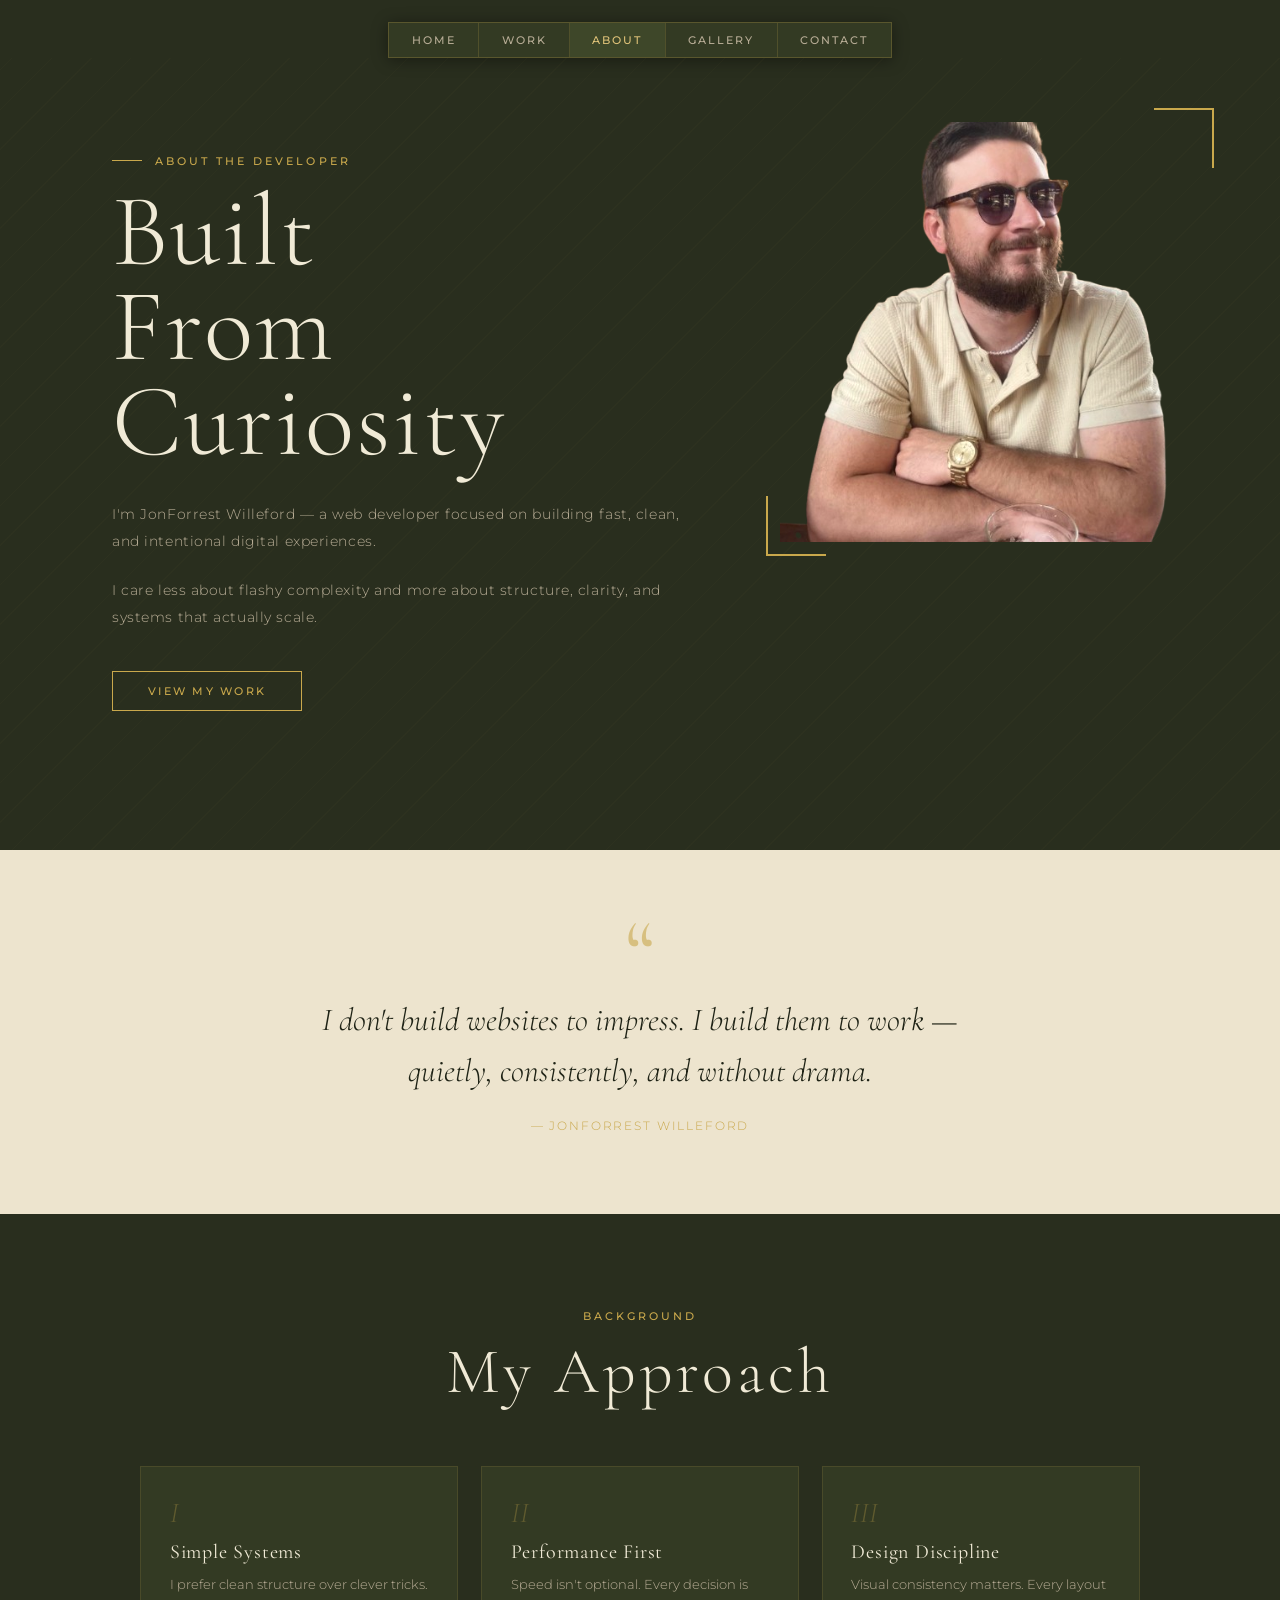
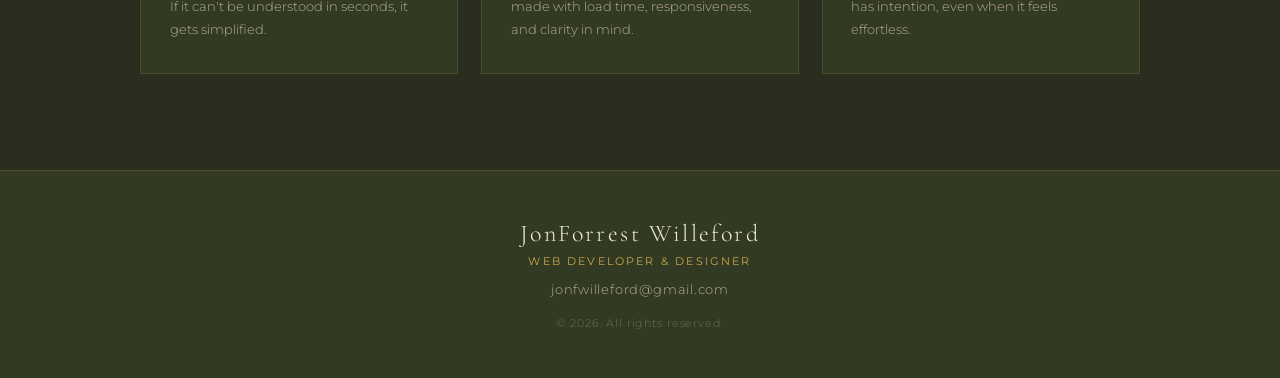
==== about.html @ ec0deb9e "Initial Commit - portfolio site" ====
<!DOCTYPE html>
<html lang="en">
<head>
    <meta charset="UTF-8">
    <meta name="viewport" content="width=device-width, initial-scale=1.0">
    <title>About — JonForrest Willeford</title>
    <link rel="preconnect" href="https://fonts.googleapis.com">
    <link href="https://fonts.googleapis.com/css2?family=Cormorant+Garamond:ital,wght@0,300;0,400;0,600;1,300;1,400&family=Montserrat:wght@300;400;500&display=swap" rel="stylesheet">
    <link rel="stylesheet" href="styles.css">
    <link rel="icon" type="image/x-icon" href="imgs/favicon.ico">
</head>
<body>

<header class="top-header">

    <div class="nav-container">
        <nav>
            <ul>
                <li><a href="index.html" id="dynamicNav">Services</a></li>
                <li><a href="work.html">Work</a></li>
                <li><a href="about.html">About</a></li>
                <li><a href="gallery.html">Gallery</a></li>
                <li><a href="contact.html">Contact</a></li>
            </ul>
        </nav>
    </div>

    <div class="hero-layout">
        <div class="hero-text">
            <p class="hero-eyebrow">About the Developer</p>
            <h1>Built<br>From Curiosity</h1>
            <p class="intro">
                I'm JonForrest Willeford — a web developer focused on building
                fast, clean, and intentional digital experiences.
            </p>
            <p class="intro">
                I care less about flashy complexity and more about structure,
                clarity, and systems that actually scale.
            </p>
            <a href="work.html" class="cta-btn">View My Work</a>
        </div>

        <div class="hero-photo-col">
            <img src="imgs/hero_nb.png" alt="JonForrest Willeford" class="profile-pic">
            <div class="photo-ornament"></div>
        </div>
    </div>

</header>

<main>

    <blockquote class="quote">
        <span class="quote-mark">&ldquo;</span>
        <p>I don't build websites to impress. I build them to work —
        quietly, consistently, and without drama.</p>
        <cite>— JonForrest Willeford</cite>
    </blockquote>

    <section class="services">
        <div class="section-label">Background</div>
        <h2 class="section-title">My Approach</h2>

        <div class="services-grid">
            <div class="service-card">
                <div class="service-num">I</div>
                <h3>Simple Systems</h3>
                <p>I prefer clean structure over clever tricks. If it can't be
                understood in seconds, it gets simplified.</p>
            </div>
            <div class="service-card">
                <div class="service-num">II</div>
                <h3>Performance First</h3>
                <p>Speed isn't optional. Every decision is made with load time,
                responsiveness, and clarity in mind.</p>
            </div>
            <div class="service-card">
                <div class="service-num">III</div>
                <h3>Design Discipline</h3>
                <p>Visual consistency matters. Every layout has intention,
                even when it feels effortless.</p>
            </div>
        </div>
    </section>

</main>

<footer>
    <div class="footer-inner">
        <p class="footer-name">JonForrest Willeford</p>
        <p class="footer-tag">Web Developer &amp; Designer</p>
        <a href="mailto:jonfwilleford@gmail.com" class="footer-email">jonfwilleford@gmail.com</a>
        <p class="footer-copy">© 2026. All rights reserved.</p>
    </div>
</footer>
<script src="js/nav.js"></script>
<script src="js/main.js"></script>
</body>
</html>
---- styles.css ----
/* ─────────────────────────────────────────
   PINE TREE PALETTE
───────────────────────────────────────── */
:root {
    --pine-deep:    #1E2215;
    --pine-base:    #292E1E;
    --pine-mid:     #333A23;
    --pine-light:   #3E4729;
    --cream:        #F0EAD6;
    --cream-dim:    #B8AD96;
    --gold:         #C9A84C;
    --gold-light:   #E2C47A;
    --parchment:    #EDE4CE;
    --ink:          #1E2215;
}

*, *::before, *::after {
    margin: 0;
    padding: 0;
    box-sizing: border-box;
}

html { scroll-behavior: smooth; }

body {
    background-color: var(--pine-base);
    color: var(--cream);
    font-family: 'Montserrat', sans-serif;
    font-weight: 300;
    overflow-x: hidden;
}

/* ─── NAV ─────────────────────────────── */
.top-header {
    width: 100%;
    background-color: var(--pine-base);
    display: flex;
    flex-direction: column;
    align-items: center;
}

.nav-container {
    display: flex;
    justify-content: center;
    margin-top: 1.4rem;
}

nav {
    background-color: var(--pine-mid);
    border: 1px solid rgba(201, 168, 76, 0.25);
    box-shadow: 0 2px 16px rgba(0, 0, 0, 0.4);
}

nav ul {
    display: flex;
    justify-content: center;
    list-style: none;
    margin: 0;
    padding: 0;
}

nav a {
    display: block;
    color: var(--cream-dim);
    text-decoration: none;
    padding: 0.6rem 1.4rem;
    font-family: 'Montserrat', sans-serif;
    font-size: 0.7rem;
    font-weight: 500;
    letter-spacing: 0.18em;
    text-transform: uppercase;
    transition: background 0.2s, color 0.2s;
}

nav a:hover, nav a.active {
    background-color: var(--pine-light);
    color: var(--gold-light);
}

nav ul li + li {
    border-left: 1px solid rgba(201, 168, 76, 0.2);
}

/* ─── HERO LAYOUT ─────────────────────── */
.hero-layout {
    width: 100%;
    display: flex;
    align-items: flex-start;
    justify-content: space-between;
    min-height: 88vh;
    position: relative;
    padding: 4rem 5rem 3rem 5rem;
}

.hero-layout.compact {
    min-height: 52vh;
}

.hero-layout::before {
    content: '';
    position: absolute;
    inset: 0;
    background-image: repeating-linear-gradient(
        -45deg,
        rgba(201, 168, 76, 0.025) 0px,
        rgba(201, 168, 76, 0.025) 1px,
        transparent 1px,
        transparent 28px
    );
    pointer-events: none;
}

/* ─── HERO TEXT ───────────────────────── */
.hero-text {
    position: relative;
    z-index: 2;
    max-width: 52%;
    padding-top: 2rem;
    margin-left: 2rem;
}

.hero-eyebrow {
    font-family: 'Montserrat', sans-serif;
    font-size: 0.68rem;
    font-weight: 500;
    letter-spacing: 0.28em;
    text-transform: uppercase;
    color: var(--gold);
    margin-bottom: 1rem;
    display: flex;
    align-items: center;
    gap: 0.8rem;
}

.hero-eyebrow::before {
    content: '';
    display: inline-block;
    width: 30px;
    height: 1px;
    background: var(--gold);
    flex-shrink: 0;
}

h1 {
    font-family: 'Cormorant Garamond', serif;
    font-size: clamp(4rem, 8vw, 7.5rem);
    font-weight: 300;
    line-height: 0.93;
    letter-spacing: 0.02em;
    color: var(--cream);
    margin-bottom: 2rem;
}

.intro {
    font-size: 0.88rem;
    line-height: 1.9;
    color: var(--cream-dim);
    letter-spacing: 0.04em;
    margin-bottom: 1.4rem;
    font-weight: 300;
}

.intro:last-of-type { margin-bottom: 2.5rem; }

.cta-btn {
    display: inline-block;
    padding: 0.75rem 2.2rem;
    border: 1px solid var(--gold);
    color: var(--gold);
    text-decoration: none;
    font-family: 'Montserrat', sans-serif;
    font-size: 0.7rem;
    font-weight: 500;
    letter-spacing: 0.2em;
    text-transform: uppercase;
    transition: background 0.25s, color 0.25s;
    cursor: pointer;
    background: transparent;
}

.cta-btn:hover {
    background: var(--gold);
    color: var(--pine-deep);
}

/* ─── HERO PHOTO ──────────────────────── */
.hero-photo-col {
    position: relative;
    flex-shrink: 0;
    width: 38%;
    max-width: 420px;
    align-self: flex-start;
}

.profile-pic {
    width: 100%;
    height: auto;
    display: block;
    filter: sepia(10%) contrast(1.05);
}

.photo-ornament {
    position: absolute;
    bottom: -14px;
    left: -14px;
    width: 60px;
    height: 60px;
    border-bottom: 2px solid var(--gold);
    border-left: 2px solid var(--gold);
    pointer-events: none;
}

.hero-photo-col::before {
    content: '';
    position: absolute;
    top: -14px;
    right: -14px;
    width: 60px;
    height: 60px;
    border-top: 2px solid var(--gold);
    border-right: 2px solid var(--gold);
    z-index: 3;
}

/* ─── QUOTE BAND ──────────────────────── */
.quote {
    display: block;
    width: 100%;
    background-color: var(--parchment);
    color: var(--ink);
    text-align: center;
    padding: 5rem 2rem;
}

.quote-mark {
    display: block;
    font-family: 'Cormorant Garamond', serif;
    font-size: 6rem;
    line-height: 0.5;
    color: var(--gold);
    margin-bottom: 1rem;
    opacity: 0.6;
}

.quote p {
    font-family: 'Cormorant Garamond', serif;
    font-size: clamp(1.4rem, 2.5vw, 2rem);
    font-weight: 300;
    font-style: italic;
    line-height: 1.6;
    max-width: 640px;
    margin: 0 auto 1.2rem;
    color: var(--ink);
}

.quote cite {
    font-family: 'Montserrat', sans-serif;
    font-size: 0.72rem;
    letter-spacing: 0.16em;
    text-transform: uppercase;
    color: var(--gold);
    font-style: normal;
}

.quote cite a {
    color: var(--pine-deep);
    text-decoration: none;
}

.quote cite a:hover { color: var(--ink); }

/* ─── SECTIONS ────────────────────────── */
.services {
    padding: 6rem 5rem;
    display: flex;
    flex-direction: column;
    align-items: center;
    background-color: var(--pine-base);
}

.section-label {
    font-family: 'Montserrat', sans-serif;
    font-size: 0.66rem;
    font-weight: 500;
    letter-spacing: 0.28em;
    text-transform: uppercase;
    color: var(--gold);
    margin-bottom: 0.6rem;
}

.section-title {
    font-family: 'Cormorant Garamond', serif;
    font-size: clamp(2.5rem, 5vw, 4rem);
    font-weight: 300;
    letter-spacing: 0.06em;
    color: var(--cream);
    margin-bottom: 3.5rem;
    text-align: center;
}

/* ─── CARDS ───────────────────────────── */
.services-grid {
    display: grid;
    grid-template-columns: repeat(3, 1fr);
    gap: 1.4rem;
    width: 100%;
    max-width: 1000px;
}

/* 5-card layout: center bottom row */
.services-grid.five-up .service-card:nth-child(4) {
    grid-column: 1 / 2;
    margin-left: auto;
}
.services-grid.five-up .service-card:nth-child(5) {
    grid-column: 2 / 3;
    margin-right: auto;
}

.service-card {
    background: var(--pine-mid);
    border: 1px solid rgba(201, 168, 76, 0.15);
    padding: 2rem 1.8rem;
    transition: border-color 0.3s, transform 0.3s;
    overflow: hidden;
}

.service-card:hover {
    border-color: var(--gold);
    transform: translateY(-4px);
}

.service-card img {
    width: 100%;
    height: 220px;
    object-fit: cover;
    margin-bottom: 1rem;
    filter: contrast(1.05) sepia(10%);
    transition: transform 0.4s ease;
    display: block;
}

.service-card:hover img { transform: scale(1.03); }

.service-num {
    font-family: 'Cormorant Garamond', serif;
    font-size: 1.8rem;
    font-style: italic;
    color: rgba(201, 168, 76, 0.3);
    margin-bottom: 0.8rem;
    line-height: 1;
}

.service-card h3 {
    font-family: 'Cormorant Garamond', serif;
    font-size: 1.25rem;
    font-weight: 400;
    color: var(--cream);
    margin-bottom: 0.6rem;
    letter-spacing: 0.04em;
}

.service-card p {
    font-size: 0.8rem;
    color: var(--cream-dim);
    line-height: 1.75;
    font-weight: 300;
}

.tech-stack {
    font-size: 0.7rem;
    letter-spacing: 0.08em;
    color: var(--gold);
    margin-top: 0.8rem;
    font-weight: 400;
}

.project-links {
    display: flex;
    gap: 0.6rem;
    margin-top: 1.2rem;
    flex-wrap: wrap;
}

/* ─── CONTACT FORM ────────────────────── */
.contact-form {
    max-width: 600px;
    width: 100%;
    display: flex;
    flex-direction: column;
    gap: 1rem;
}

.contact-form input,
.contact-form textarea {
    padding: 0.85rem 1rem;
    background: var(--pine-mid);
    border: 1px solid rgba(201, 168, 76, 0.25);
    color: var(--cream);
    font-family: 'Montserrat', sans-serif;
    font-size: 0.82rem;
    font-weight: 300;
    letter-spacing: 0.04em;
    outline: none;
    transition: border-color 0.2s;
    width: 100%;
}

.contact-form input::placeholder,
.contact-form textarea::placeholder {
    color: var(--cream-dim);
    opacity: 0.7;
}

.contact-form input:focus,
.contact-form textarea:focus {
    border-color: var(--gold);
}

.contact-form textarea {
    resize: vertical;
    min-height: 140px;
}

.form-success {
    display: none;
    padding: 1rem;
    border: 1px solid var(--gold);
    color: var(--gold);
    font-size: 0.8rem;
    letter-spacing: 0.1em;
    text-align: center;
    margin-top: 0.5rem;
}

/* ─── MODAL ───────────────────────────── */
.modal {
    display: none;
    position: fixed;
    inset: 0;
    z-index: 999;
    background: rgba(30, 34, 21, 0.88);
    backdrop-filter: blur(4px);
    align-items: center;
    justify-content: center;
}

.modal.open { display: flex; }

.modal-content {
    background: var(--pine-mid);
    border: 1px solid rgba(201, 168, 76, 0.3);
    padding: 3rem;
    max-width: 560px;
    width: 90%;
    position: relative;
}

.modal-content h2 {
    font-family: 'Cormorant Garamond', serif;
    font-size: 2rem;
    font-weight: 300;
    color: var(--cream);
    margin-bottom: 1rem;
}

.modal-content p {
    font-size: 0.85rem;
    color: var(--cream-dim);
    line-height: 1.75;
    margin-bottom: 0.6rem;
}

.close {
    position: absolute;
    top: 1rem;
    right: 1.4rem;
    font-size: 1.6rem;
    color: var(--cream-dim);
    cursor: pointer;
    line-height: 1;
    transition: color 0.2s;
}

.close:hover { color: var(--gold); }

/* ─── GALLERY ─────────────────────────── */
.gallery-grid {
    display: grid;
    grid-template-columns: repeat(3, 1fr);
    gap: 1rem;
    width: 100%;
    max-width: 1000px;
}

.gallery-item {
    overflow: hidden;
    border: 1px solid rgba(201, 168, 76, 0.12);
    cursor: pointer;
}

.gallery-item img {
    width: 100%;
    height: 260px;
    object-fit: cover;
    display: block;
    filter: sepia(10%) contrast(1.05);
    transition: transform 0.4s ease, filter 0.4s ease;
}

.gallery-item:hover img {
    transform: scale(1.05);
    filter: sepia(0%) contrast(1.1);
}

.gallery-caption {
    padding: 0.8rem 1rem;
    background: var(--pine-mid);
}

.gallery-caption h3 {
    font-family: 'Cormorant Garamond', serif;
    font-size: 1rem;
    font-weight: 400;
    color: var(--cream);
    margin-bottom: 0.2rem;
}

.gallery-caption p {
    font-size: 0.72rem;
    color: var(--cream-dim);
    letter-spacing: 0.06em;
}

/* ─── FOOTER ──────────────────────────── */
footer {
    background-color: var(--pine-mid);
    border-top: 1px solid rgba(201, 168, 76, 0.2);
    padding: 3rem 5rem;
}

.footer-inner {
    display: flex;
    flex-direction: column;
    align-items: center;
    gap: 0.4rem;
    text-align: center;
}

.footer-name {
    font-family: 'Cormorant Garamond', serif;
    font-size: 1.5rem;
    font-weight: 300;
    letter-spacing: 0.1em;
    color: var(--cream);
}

.footer-tag {
    font-size: 0.68rem;
    font-weight: 400;
    letter-spacing: 0.2em;
    text-transform: uppercase;
    color: var(--gold);
    margin-bottom: 0.4rem;
}

.footer-email {
    font-size: 0.82rem;
    color: var(--cream-dim);
    text-decoration: none;
    letter-spacing: 0.06em;
    transition: color 0.2s;
}

.footer-email:hover { color: var(--gold-light); }

.footer-copy {
    font-size: 0.68rem;
    color: rgba(184, 173, 150, 0.45);
    letter-spacing: 0.08em;
    margin-top: 0.8rem;
}

/* ─── RESPONSIVE ──────────────────────── */
@media (max-width: 860px) {
    .hero-layout {
        flex-direction: column-reverse;
        padding: 2rem 2rem 3rem;
        min-height: unset;
        gap: 2rem;
    }

    .hero-text { max-width: 100%; margin-left: 0; }
    .hero-photo-col { width: 100%; max-width: 100%; }
    .services { padding: 4rem 2rem; }

    .services-grid,
    .gallery-grid { grid-template-columns: 1fr 1fr; }

    .services-grid.five-up .service-card:nth-child(4),
    .services-grid.five-up .service-card:nth-child(5) {
        grid-column: auto;
        margin: 0;
    }

    .quote { padding: 3rem 1.5rem; }
    footer { padding: 2rem 1.5rem; }
}

@media (max-width: 540px) {
    .services-grid,
    .gallery-grid { grid-template-columns: 1fr; }
    h1 { font-size: 3.5rem; }
    nav a { padding: 0.55rem 0.7rem; font-size: 0.65rem; }
    .hero-layout { padding: 1.5rem 1.5rem 2.5rem; }
}

        /* ── COLLECTION GRID ─────────────────── */
        .collection-grid {
            display: grid;
            grid-template-columns: repeat(3, 1fr);
            gap: 0.75rem;
            width: 100%;
            max-width: 1000px;
        }

        .collection-thumb {
            overflow: hidden;
            border: 1px solid rgba(201, 168, 76, 0.12);
            cursor: pointer;
            position: relative;
        }

        .collection-thumb img {
            width: 100%;
            height: 240px;
            object-fit: cover;
            display: block;
            filter: sepia(8%) contrast(1.05);
            transition: transform 0.4s ease, filter 0.35s ease;
        }

        .collection-thumb:hover img {
            transform: scale(1.06);
            filter: sepia(0%) contrast(1.1);
        }

        .collection-thumb .thumb-num {
            position: absolute;
            bottom: 0.6rem;
            right: 0.7rem;
            font-family: 'Cormorant Garamond', serif;
            font-size: 0.9rem;
            font-style: italic;
            color: rgba(240, 234, 214, 0.5);
            line-height: 1;
            pointer-events: none;
        }

        /* ── LIGHTBOX ────────────────────────── */
        .lightbox {
            display: none;
            position: fixed;
            inset: 0;
            z-index: 999;
            background: rgba(30, 34, 21, 0.96);
            align-items: center;
            justify-content: center;
            flex-direction: column;
        }

        .lightbox.open {
            display: flex;
        }

        .lightbox-img-wrap {
            position: relative;
            display: flex;
            align-items: center;
            justify-content: center;
            max-width: 90vw;
            max-height: 80vh;
        }

        .lightbox img {
            max-width: 88vw;
            max-height: 78vh;
            object-fit: contain;
            display: block;
            filter: sepia(5%) contrast(1.05);
            box-shadow: 0 8px 60px rgba(0,0,0,0.6);
        }

        .lightbox-close {
            position: fixed;
            top: 1.4rem;
            right: 1.8rem;
            font-size: 2rem;
            color: var(--cream-dim);
            cursor: pointer;
            line-height: 1;
            transition: color 0.2s;
            z-index: 1001;
            background: none;
            border: none;
            font-family: inherit;
        }

        .lightbox-close:hover { color: var(--gold); }

        .lightbox-nav {
            position: fixed;
            top: 50%;
            transform: translateY(-50%);
            background: none;
            border: 1px solid rgba(201, 168, 76, 0.3);
            color: var(--cream-dim);
            font-family: 'Cormorant Garamond', serif;
            font-size: 1.6rem;
            width: 48px;
            height: 48px;
            display: flex;
            align-items: center;
            justify-content: center;
            cursor: pointer;
            transition: border-color 0.2s, color 0.2s;
            z-index: 1001;
        }

        .lightbox-nav:hover {
            border-color: var(--gold);
            color: var(--gold);
        }

        .lightbox-prev { left: 1.5rem; }
        .lightbox-next { right: 1.5rem; }

        .lightbox-counter {
            margin-top: 1.2rem;
            font-family: 'Montserrat', sans-serif;
            font-size: 0.68rem;
            letter-spacing: 0.2em;
            color: var(--cream-dim);
            text-transform: uppercase;
        }

        /* ── BACK LINK ───────────────────────── */
        .back-link {
            display: inline-flex;
            align-items: center;
            gap: 0.5rem;
            font-family: 'Montserrat', sans-serif;
            font-size: 0.68rem;
            letter-spacing: 0.18em;
            text-transform: uppercase;
            color: var(--gold);
            text-decoration: none;
            margin-bottom: 2rem;
            transition: opacity 0.2s;
        }

        .back-link:hover { opacity: 0.7; }
        .back-link::before { content: '←'; font-size: 0.9rem; }

        @media (max-width: 640px) {
            .collection-grid { grid-template-columns: repeat(2, 1fr); }
            .lightbox-nav { display: none; }
        }

        @media (max-width: 400px) {
            .collection-grid { grid-template-columns: 1fr; }
        }

        a.gallery-item {
            text-decoration: none;
            color: inherit;
            display: block;
        }

        .gallery-placeholder {
            width: 100%;
            height: 260px;
            background: var(--pine-mid);
            display: flex;
            flex-direction: column;
            align-items: center;
            justify-content: center;
            gap: 0.6rem;
            border-bottom: 1px solid rgba(201, 168, 76, 0.1);
        }

        .placeholder-icon {
            font-family: 'Cormorant Garamond', serif;
            font-size: 2.5rem;
            color: rgba(201, 168, 76, 0.2);
            line-height: 1;
        }

        .placeholder-label {
            font-family: 'Montserrat', sans-serif;
            font-size: 0.62rem;
            letter-spacing: 0.22em;
            text-transform: uppercase;
            color: rgba(184, 173, 150, 0.35);
        }

        .gallery-thumb-wrap {
            overflow: hidden;
            border-bottom: 1px solid rgba(201, 168, 76, 0.12);
        }

        .gallery-thumb-wrap img {
            width: 100%;
            height: 260px;
            object-fit: cover;
            display: block;
            filter: sepia(10%) contrast(1.05);
            transition: transform 0.4s ease, filter 0.4s ease;
        }

        a.gallery-item:hover .gallery-thumb-wrap img {
            transform: scale(1.05);
            filter: sepia(0%) contrast(1.1);
        }

        .gallery-item-static {
            cursor: default;
        }
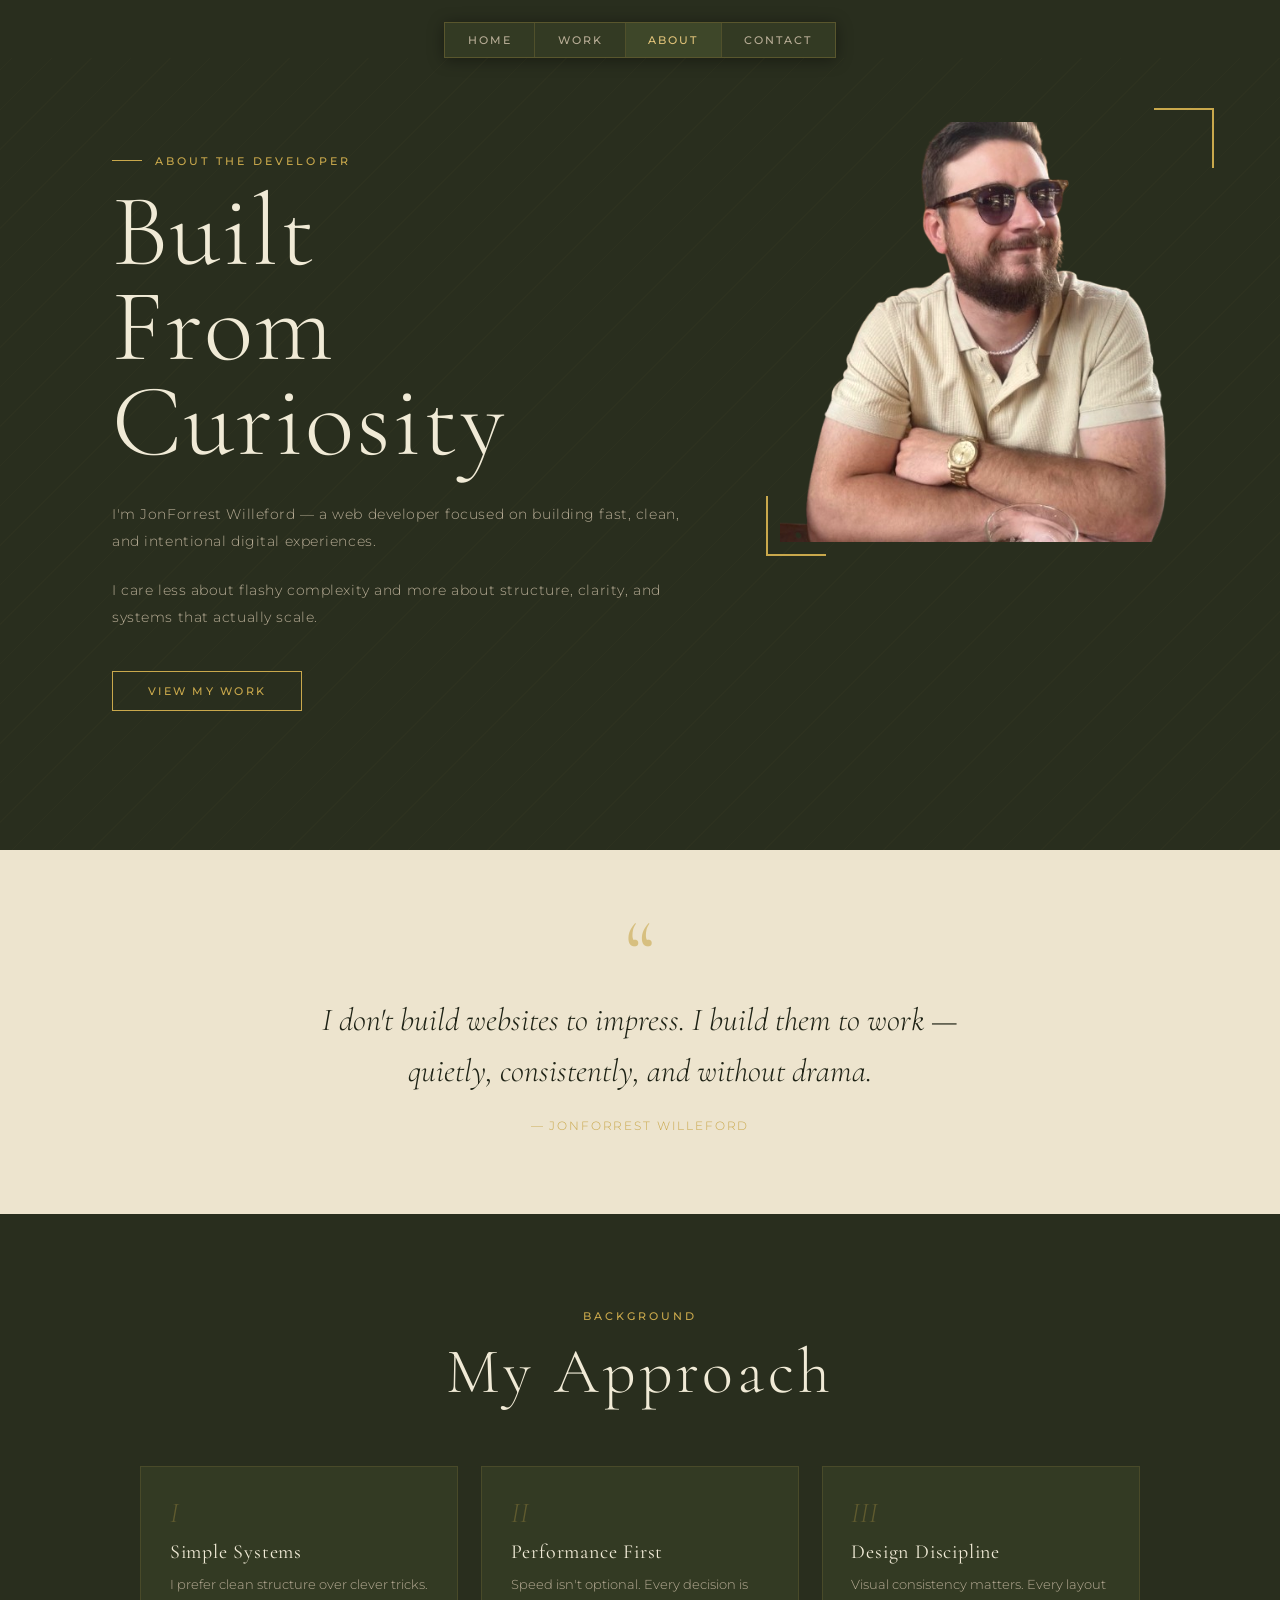
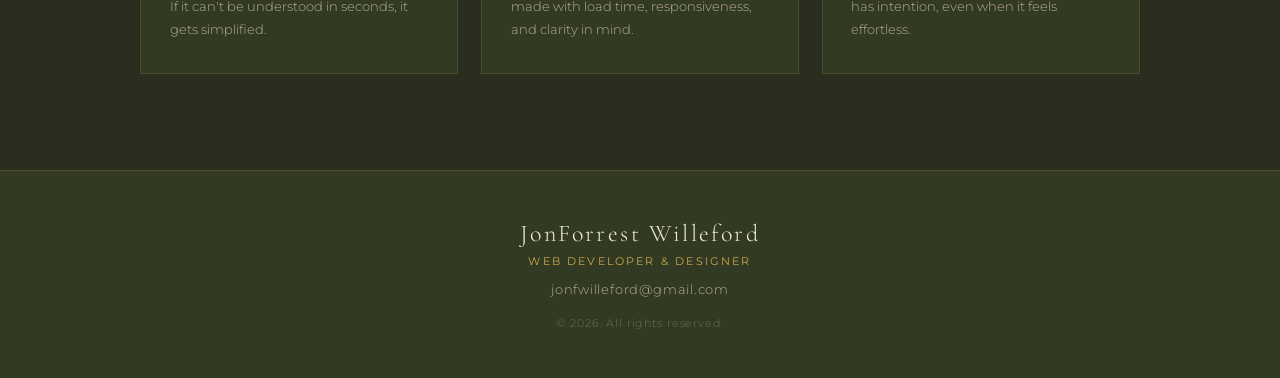
==== commit 0d5eae09: "Gallery removal" ====
--- a/about.html
+++ b/about.html
@@ -19,7 +19,6 @@
                 <li><a href="index.html" id="dynamicNav">Services</a></li>
                 <li><a href="work.html">Work</a></li>
                 <li><a href="about.html">About</a></li>
-                <li><a href="gallery.html">Gallery</a></li>
                 <li><a href="contact.html">Contact</a></li>
             </ul>
         </nav>
--- a/styles.css
+++ b/styles.css
@@ -484,54 +484,6 @@
 
 .close:hover { color: var(--gold); }
 
-/* ─── GALLERY ─────────────────────────── */
-.gallery-grid {
-    display: grid;
-    grid-template-columns: repeat(3, 1fr);
-    gap: 1rem;
-    width: 100%;
-    max-width: 1000px;
-}
-
-.gallery-item {
-    overflow: hidden;
-    border: 1px solid rgba(201, 168, 76, 0.12);
-    cursor: pointer;
-}
-
-.gallery-item img {
-    width: 100%;
-    height: 260px;
-    object-fit: cover;
-    display: block;
-    filter: sepia(10%) contrast(1.05);
-    transition: transform 0.4s ease, filter 0.4s ease;
-}
-
-.gallery-item:hover img {
-    transform: scale(1.05);
-    filter: sepia(0%) contrast(1.1);
-}
-
-.gallery-caption {
-    padding: 0.8rem 1rem;
-    background: var(--pine-mid);
-}
-
-.gallery-caption h3 {
-    font-family: 'Cormorant Garamond', serif;
-    font-size: 1rem;
-    font-weight: 400;
-    color: var(--cream);
-    margin-bottom: 0.2rem;
-}
-
-.gallery-caption p {
-    font-size: 0.72rem;
-    color: var(--cream-dim);
-    letter-spacing: 0.06em;
-}
-
 /* ─── FOOTER ──────────────────────────── */
 footer {
     background-color: var(--pine-mid);
@@ -594,8 +546,7 @@
     .hero-photo-col { width: 100%; max-width: 100%; }
     .services { padding: 4rem 2rem; }
 
-    .services-grid,
-    .gallery-grid { grid-template-columns: 1fr 1fr; }
+    .services-grid { grid-template-columns: 1fr 1fr; }
 
     .services-grid.five-up .service-card:nth-child(4),
     .services-grid.five-up .service-card:nth-child(5) {
@@ -608,8 +559,7 @@
 }
 
 @media (max-width: 540px) {
-    .services-grid,
-    .gallery-grid { grid-template-columns: 1fr; }
+    .services-grid { grid-template-columns: 1fr; }
     h1 { font-size: 3.5rem; }
     nav a { padding: 0.55rem 0.7rem; font-size: 0.65rem; }
     .hero-layout { padding: 1.5rem 1.5rem 2.5rem; }
@@ -770,59 +720,3 @@
         @media (max-width: 400px) {
             .collection-grid { grid-template-columns: 1fr; }
         }
-
-        a.gallery-item {
-            text-decoration: none;
-            color: inherit;
-            display: block;
-        }
-
-        .gallery-placeholder {
-            width: 100%;
-            height: 260px;
-            background: var(--pine-mid);
-            display: flex;
-            flex-direction: column;
-            align-items: center;
-            justify-content: center;
-            gap: 0.6rem;
-            border-bottom: 1px solid rgba(201, 168, 76, 0.1);
-        }
-
-        .placeholder-icon {
-            font-family: 'Cormorant Garamond', serif;
-            font-size: 2.5rem;
-            color: rgba(201, 168, 76, 0.2);
-            line-height: 1;
-        }
-
-        .placeholder-label {
-            font-family: 'Montserrat', sans-serif;
-            font-size: 0.62rem;
-            letter-spacing: 0.22em;
-            text-transform: uppercase;
-            color: rgba(184, 173, 150, 0.35);
-        }
-
-        .gallery-thumb-wrap {
-            overflow: hidden;
-            border-bottom: 1px solid rgba(201, 168, 76, 0.12);
-        }
-
-        .gallery-thumb-wrap img {
-            width: 100%;
-            height: 260px;
-            object-fit: cover;
-            display: block;
-            filter: sepia(10%) contrast(1.05);
-            transition: transform 0.4s ease, filter 0.4s ease;
-        }
-
-        a.gallery-item:hover .gallery-thumb-wrap img {
-            transform: scale(1.05);
-            filter: sepia(0%) contrast(1.1);
-        }
-
-        .gallery-item-static {
-            cursor: default;
-        }
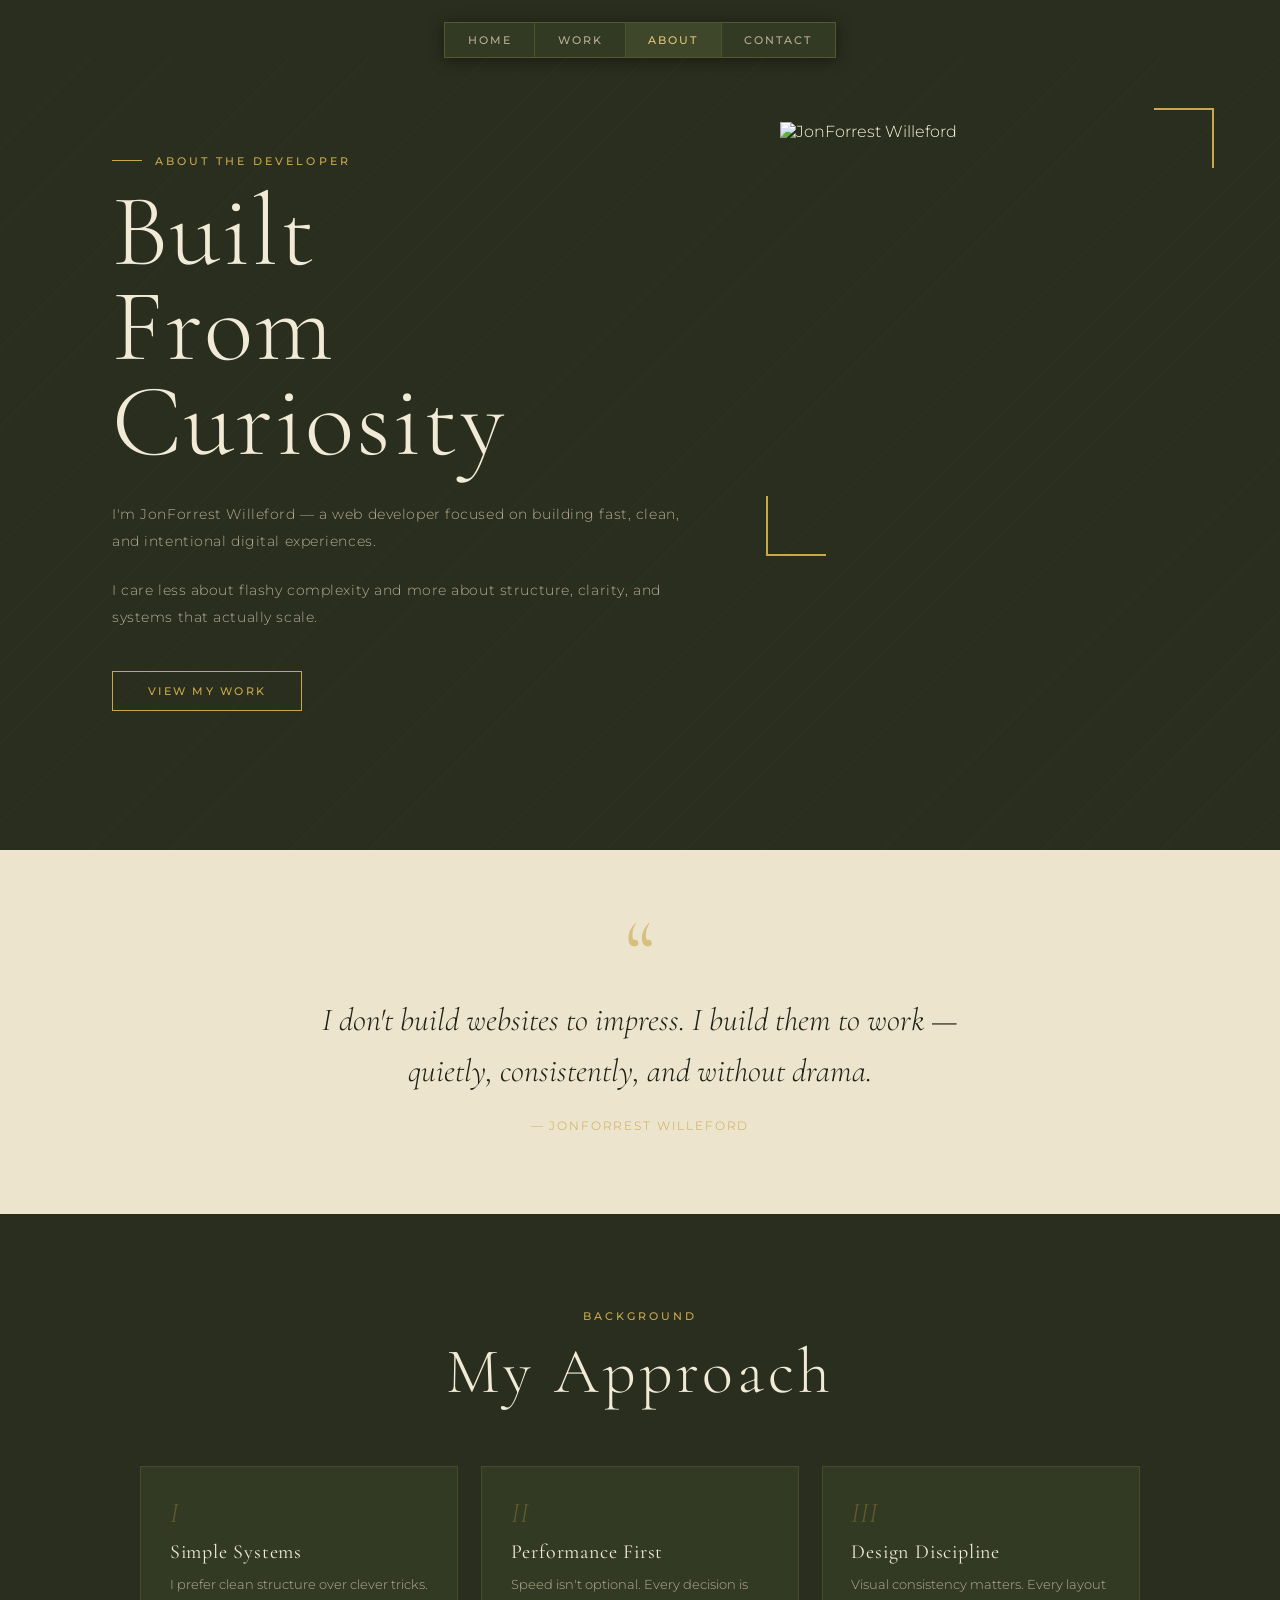
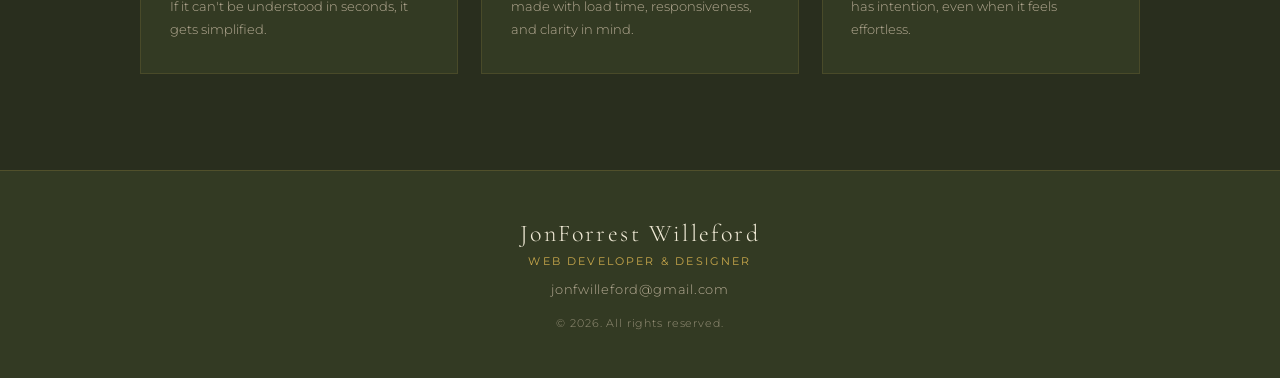
==== commit 28bc6e2f: "optimization" ====
--- a/about.html
+++ b/about.html
@@ -4,10 +4,24 @@
     <meta charset="UTF-8">
     <meta name="viewport" content="width=device-width, initial-scale=1.0">
     <title>About — JonForrest Willeford</title>
+    <meta name="description" content="Learn about JonForrest Willeford — a web developer focused on building fast, clean, and intentional digital experiences with an emphasis on structure and clarity.">
+    <link rel="canonical" href="https://jonforrest.dev/about.html">
+    <meta property="og:type" content="website">
+    <meta property="og:url" content="https://jonforrest.dev/about.html">
+    <meta property="og:title" content="About — JonForrest Willeford">
+    <meta property="og:description" content="Web developer focused on building fast, clean, and intentional digital experiences with an emphasis on structure and clarity.">
+    <meta property="og:image" content="https://jonforrest.dev/imgs/hero_nb.png">
+    <meta name="twitter:card" content="summary_large_image">
+    <meta name="twitter:title" content="About — JonForrest Willeford">
+    <meta name="twitter:description" content="Web developer focused on building fast, clean, and intentional digital experiences with an emphasis on structure and clarity.">
+    <meta name="twitter:image" content="https://jonforrest.dev/imgs/hero_nb.png">
     <link rel="preconnect" href="https://fonts.googleapis.com">
+    <link rel="preconnect" href="https://fonts.gstatic.com" crossorigin>
     <link href="https://fonts.googleapis.com/css2?family=Cormorant+Garamond:ital,wght@0,300;0,400;0,600;1,300;1,400&family=Montserrat:wght@300;400;500&display=swap" rel="stylesheet">
     <link rel="stylesheet" href="styles.css">
     <link rel="icon" type="image/x-icon" href="imgs/favicon.ico">
+    <link rel="icon" type="image/svg+xml" href="imgs/favicon.svg">
+    <link rel="apple-touch-icon" sizes="180x180" href="imgs/favicon.png">
 </head>
 <body>
 
@@ -40,7 +54,10 @@
         </div>
 
         <div class="hero-photo-col">
-            <img src="imgs/hero_nb.png" alt="JonForrest Willeford" class="profile-pic">
+            <picture>
+                <source srcset="imgs/hero_nb.webp" type="image/webp">
+                <img src="imgs/hero_nb.png" alt="JonForrest Willeford" class="profile-pic" width="500" height="500" loading="lazy">
+            </picture>
             <div class="photo-ornament"></div>
         </div>
     </div>
@@ -92,7 +109,7 @@
         <p class="footer-copy">© 2026. All rights reserved.</p>
     </div>
 </footer>
-<script src="js/nav.js"></script>
-<script src="js/main.js"></script>
+<script src="js/nav.js" defer></script>
+<script src="js/main.js" defer></script>
 </body>
 </html>
--- a/styles.css
+++ b/styles.css
@@ -480,6 +480,10 @@
     cursor: pointer;
     line-height: 1;
     transition: color 0.2s;
+    background: none;
+    border: none;
+    padding: 0;
+    font-family: inherit;
 }
 
 .close:hover { color: var(--gold); }
@@ -528,9 +532,22 @@
 
 .footer-copy {
     font-size: 0.68rem;
-    color: rgba(184, 173, 150, 0.45);
+    color: rgba(184, 173, 150, 0.75);
     letter-spacing: 0.08em;
     margin-top: 0.8rem;
+}
+
+/* ─── ACCESSIBILITY UTILITIES ─────────── */
+.sr-only {
+    position: absolute;
+    width: 1px;
+    height: 1px;
+    padding: 0;
+    margin: -1px;
+    overflow: hidden;
+    clip: rect(0, 0, 0, 0);
+    white-space: nowrap;
+    border: 0;
 }
 
 /* ─── RESPONSIVE ──────────────────────── */
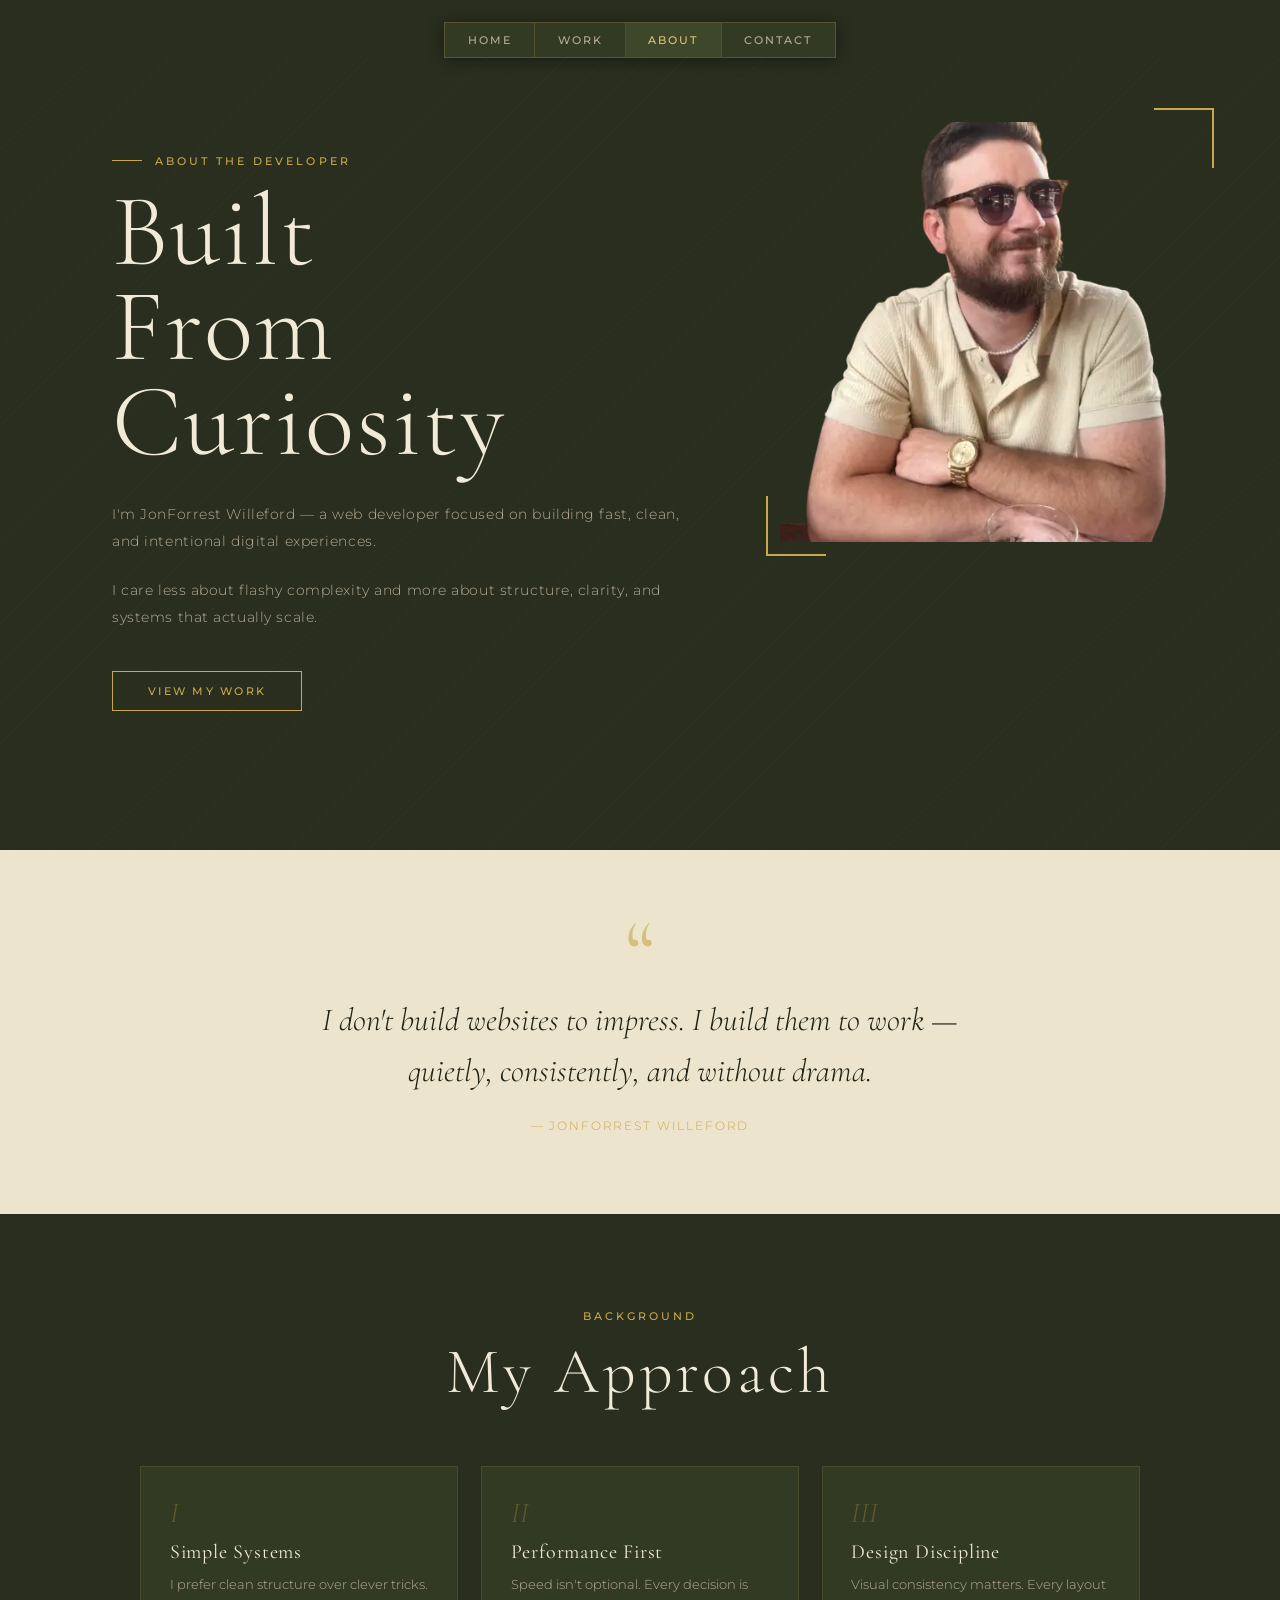
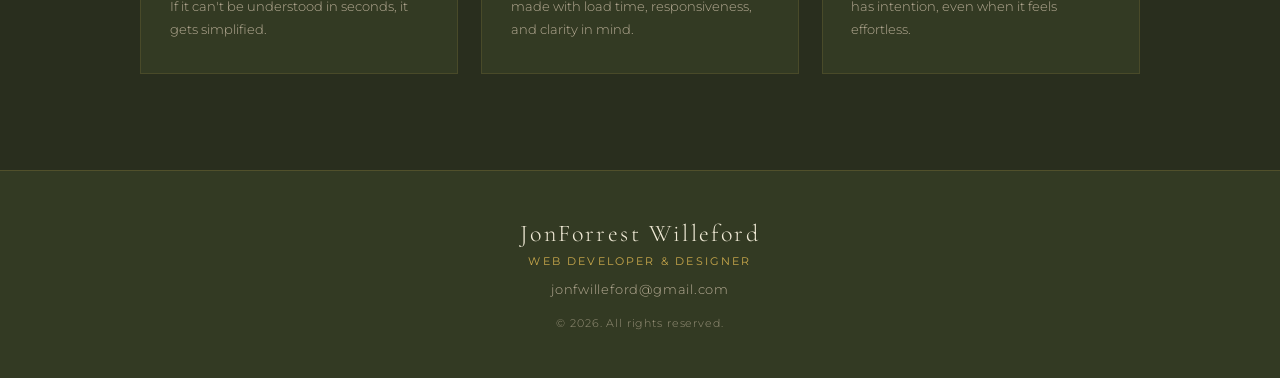
==== commit a63496e8: "image compress" ====
--- a/about.html
+++ b/about.html
@@ -10,11 +10,11 @@
     <meta property="og:url" content="https://jonforrest.dev/about.html">
     <meta property="og:title" content="About — JonForrest Willeford">
     <meta property="og:description" content="Web developer focused on building fast, clean, and intentional digital experiences with an emphasis on structure and clarity.">
-    <meta property="og:image" content="https://jonforrest.dev/imgs/hero_nb.png">
+    <meta property="og:image" content="https://jonforrest.dev/imgs/hero_nb.webp">
     <meta name="twitter:card" content="summary_large_image">
     <meta name="twitter:title" content="About — JonForrest Willeford">
     <meta name="twitter:description" content="Web developer focused on building fast, clean, and intentional digital experiences with an emphasis on structure and clarity.">
-    <meta name="twitter:image" content="https://jonforrest.dev/imgs/hero_nb.png">
+    <meta name="twitter:image" content="https://jonforrest.dev/imgs/hero_nb.webp">
     <link rel="preconnect" href="https://fonts.googleapis.com">
     <link rel="preconnect" href="https://fonts.gstatic.com" crossorigin>
     <link href="https://fonts.googleapis.com/css2?family=Cormorant+Garamond:ital,wght@0,300;0,400;0,600;1,300;1,400&family=Montserrat:wght@300;400;500&display=swap" rel="stylesheet">
@@ -54,10 +54,7 @@
         </div>
 
         <div class="hero-photo-col">
-            <picture>
-                <source srcset="imgs/hero_nb.webp" type="image/webp">
-                <img src="imgs/hero_nb.png" alt="JonForrest Willeford" class="profile-pic" width="500" height="500" loading="lazy">
-            </picture>
+            <img src="imgs/hero_nb.webp" alt="JonForrest Willeford" class="profile-pic" width="500" height="500" loading="lazy">
             <div class="photo-ornament"></div>
         </div>
     </div>
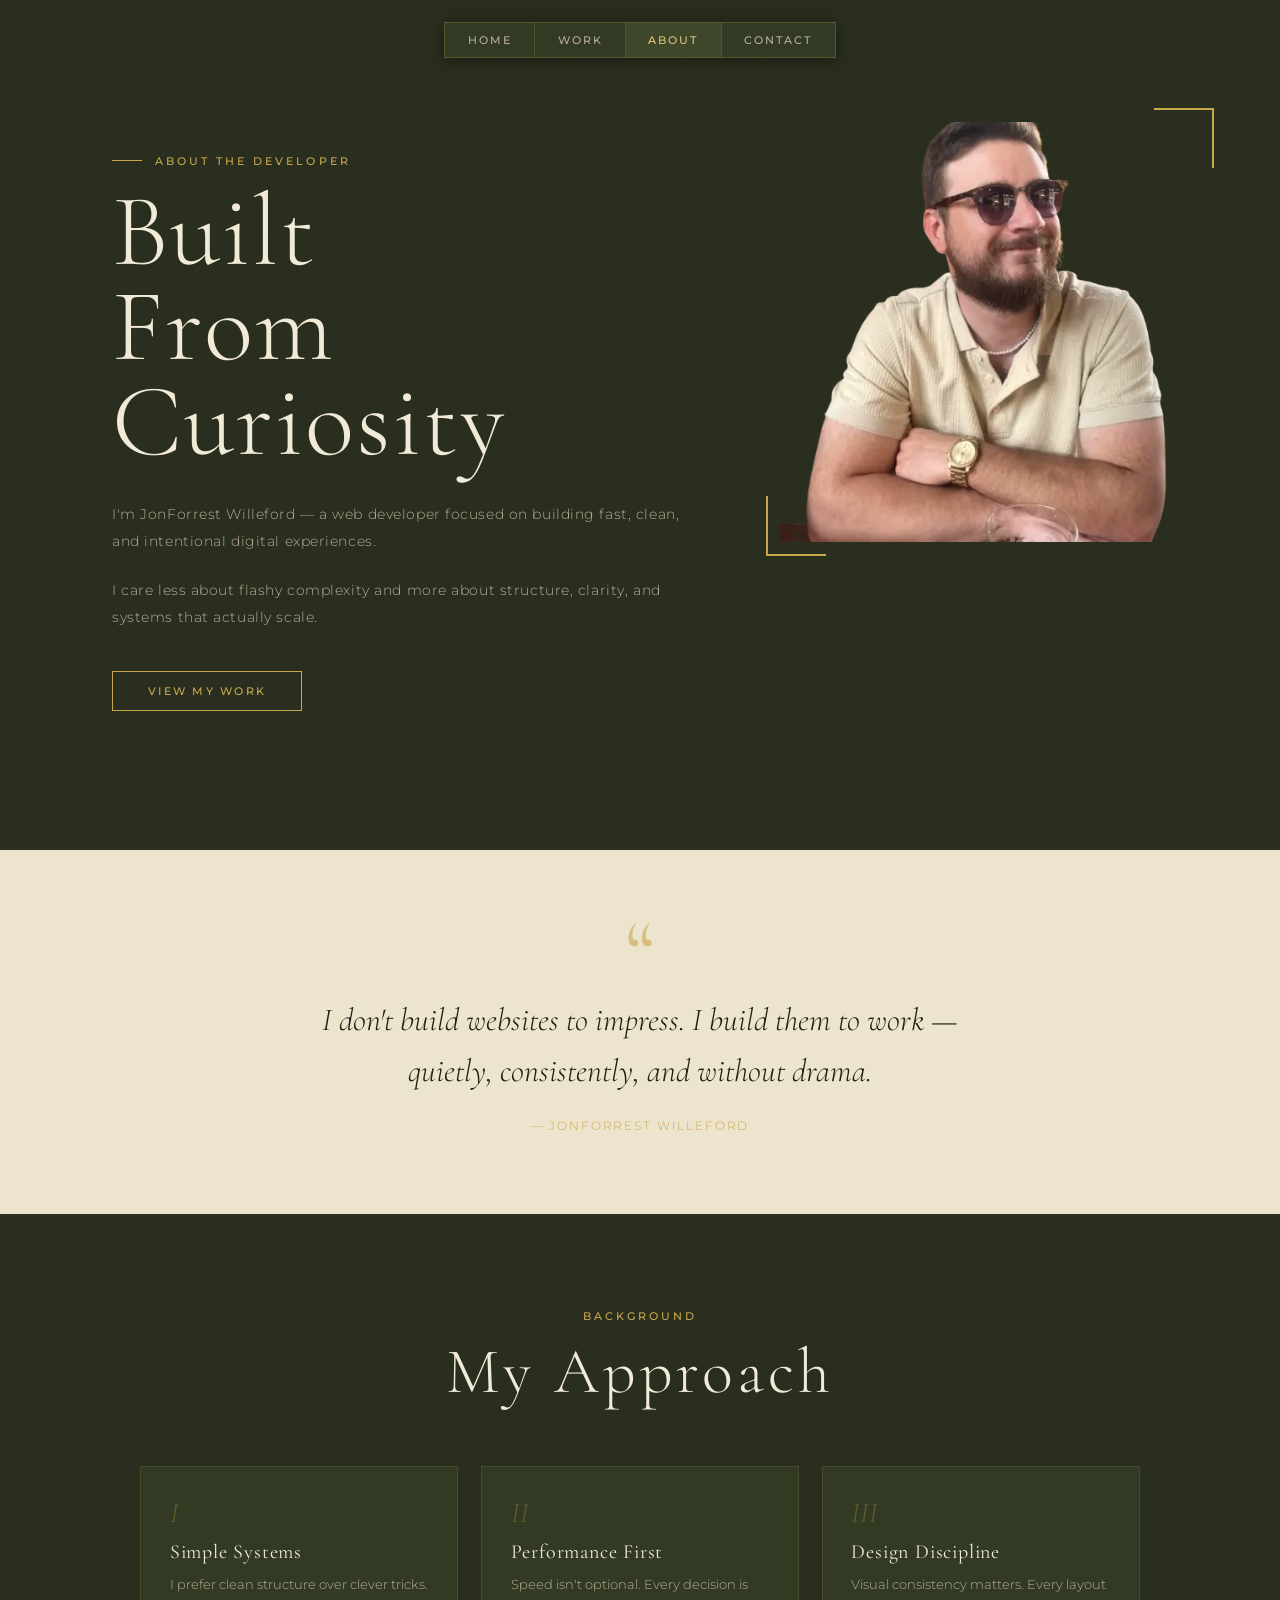
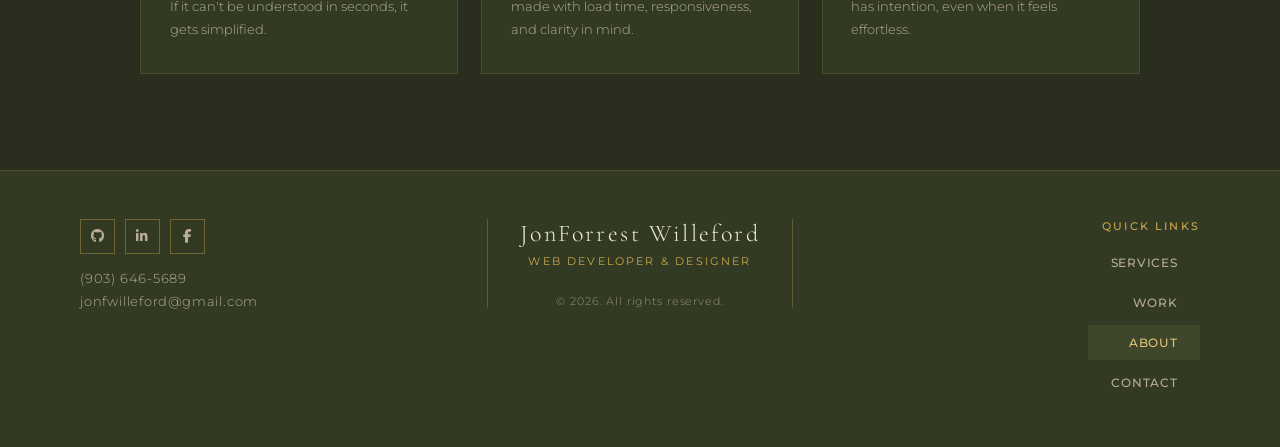
==== commit 9e8cbc37: "small redesign animations" ====
--- a/about.html
+++ b/about.html
@@ -19,6 +19,7 @@
     <link rel="preconnect" href="https://fonts.gstatic.com" crossorigin>
     <link href="https://fonts.googleapis.com/css2?family=Cormorant+Garamond:ital,wght@0,300;0,400;0,600;1,300;1,400&family=Montserrat:wght@300;400;500&display=swap" rel="stylesheet">
     <link rel="stylesheet" href="styles.css">
+    <link rel="stylesheet" href="https://cdnjs.cloudflare.com/ajax/libs/font-awesome/6.5.0/css/all.min.css">
     <link rel="icon" type="image/x-icon" href="imgs/favicon.ico">
     <link rel="icon" type="image/svg+xml" href="imgs/favicon.svg">
     <link rel="apple-touch-icon" sizes="180x180" href="imgs/favicon.png">
@@ -54,8 +55,10 @@
         </div>
 
         <div class="hero-photo-col">
-            <img src="imgs/hero_nb.webp" alt="JonForrest Willeford" class="profile-pic" width="500" height="500" loading="lazy">
-            <div class="photo-ornament"></div>
+            <div class="hero-photo-frame">
+                <img src="imgs/hero_nb.webp" alt="JonForrest Willeford" class="profile-pic" width="500" height="500" loading="lazy">
+                <div class="photo-ornament"></div>
+            </div>
         </div>
     </div>
 
@@ -100,10 +103,29 @@
 
 <footer>
     <div class="footer-inner">
-        <p class="footer-name">JonForrest Willeford</p>
-        <p class="footer-tag">Web Developer &amp; Designer</p>
-        <a href="mailto:jonfwilleford@gmail.com" class="footer-email">jonfwilleford@gmail.com</a>
-        <p class="footer-copy">© 2026. All rights reserved.</p>
+        <div class="footer-col footer-col--left">
+            <div class="footer-socials">
+                <a href="https://github.com/Jonfwilleford" target="_blank" rel="noopener" class="social-link" aria-label="GitHub"><i class="fab fa-github"></i></a>
+                <a href="https://linkedin.com/in/jonforrest-willeford-73b95355" target="_blank" rel="noopener" class="social-link" aria-label="LinkedIn"><i class="fab fa-linkedin-in"></i></a>
+                <a href="https://www.facebook.com/Jonwilleford" target="_blank" rel="noopener" class="social-link" aria-label="Facebook"><i class="fab fa-facebook-f"></i></a>
+            </div>
+            <a href="tel:+19036465689" class="footer-contact-link">(903) 646-5689</a>
+            <a href="mailto:jonfwilleford@gmail.com" class="footer-contact-link">jonfwilleford@gmail.com</a>
+        </div>
+        <div class="footer-col footer-col--center">
+            <p class="footer-name">JonForrest Willeford</p>
+            <p class="footer-tag">Web Developer &amp; Designer</p>
+            <p class="footer-copy">© 2026. All rights reserved.</p>
+        </div>
+        <div class="footer-col footer-col--right">
+            <p class="footer-nav-label">Quick Links</p>
+            <nav class="footer-nav">
+                <a href="index.html#services">Services</a>
+                <a href="work.html">Work</a>
+                <a href="about.html">About</a>
+                <a href="contact.html">Contact</a>
+            </nav>
+        </div>
     </div>
 </footer>
 <script src="js/nav.js" defer></script>
--- a/styles.css
+++ b/styles.css
@@ -40,9 +40,15 @@
 }
 
 .nav-container {
+    position: sticky;
+    top: 0;
+    z-index: 100;
+    width: 100%;
     display: flex;
     justify-content: center;
-    margin-top: 1.4rem;
+    padding: 1.4rem 0 0;
+    background-color: var(--pine-base);
+    animation: slideDown 0.8s cubic-bezier(0.22, 1, 0.36, 1) both;
 }
 
 nav {
@@ -185,11 +191,14 @@
 
 /* ─── HERO PHOTO ──────────────────────── */
 .hero-photo-col {
-    position: relative;
     flex-shrink: 0;
     width: 38%;
     max-width: 420px;
     align-self: flex-start;
+}
+
+.hero-photo-frame {
+    position: relative;
 }
 
 .profile-pic {
@@ -210,7 +219,7 @@
     pointer-events: none;
 }
 
-.hero-photo-col::before {
+.hero-photo-frame::before {
     content: '';
     position: absolute;
     top: -14px;
@@ -488,6 +497,33 @@
 
 .close:hover { color: var(--gold); }
 
+/* ─── SOCIAL LINKS ────────────────────── */
+.social-link {
+    display: inline-flex;
+    align-items: center;
+    justify-content: center;
+    width: 2.2rem;
+    height: 2.2rem;
+    border: 1px solid rgba(201, 168, 76, 0.4);
+    color: var(--cream-dim);
+    text-decoration: none;
+    font-size: 0.85rem;
+    transition: border-color 0.2s, color 0.2s, background 0.2s;
+}
+
+.social-link:hover {
+    border-color: var(--gold);
+    color: var(--gold);
+    background: rgba(201, 168, 76, 0.07);
+}
+
+.hero-social-links {
+    display: flex;
+    gap: 0.6rem;
+    margin-top: 1.4rem;
+    justify-content: center;
+}
+
 /* ─── FOOTER ──────────────────────────── */
 footer {
     background-color: var(--pine-mid);
@@ -496,11 +532,38 @@
 }
 
 .footer-inner {
+    display: grid;
+    grid-template-columns: 1fr auto 1fr;
+    align-items: start;
+    gap: 2rem;
+}
+
+.footer-col {
     display: flex;
     flex-direction: column;
+    gap: 0.4rem;
+}
+
+.footer-col--left { align-items: flex-start; }
+
+.footer-col--center {
     align-items: center;
-    gap: 0.4rem;
     text-align: center;
+    border-left: 1px solid rgba(201, 168, 76, 0.3);
+    border-right: 1px solid rgba(201, 168, 76, 0.3);
+    padding: 0 2rem;
+}
+
+.footer-col--right {
+    align-items: flex-end;
+    text-align: right;
+    padding-left: 2rem;
+}
+
+.footer-socials {
+    display: flex;
+    gap: 0.6rem;
+    margin-bottom: 0.6rem;
 }
 
 .footer-name {
@@ -520,7 +583,14 @@
     margin-bottom: 0.4rem;
 }
 
-.footer-email {
+.footer-copy {
+    font-size: 0.68rem;
+    color: rgba(184, 173, 150, 0.75);
+    letter-spacing: 0.08em;
+    margin-top: 0.8rem;
+}
+
+.footer-contact-link {
     font-size: 0.82rem;
     color: var(--cream-dim);
     text-decoration: none;
@@ -528,13 +598,130 @@
     transition: color 0.2s;
 }
 
-.footer-email:hover { color: var(--gold-light); }
-
-.footer-copy {
+.footer-contact-link:hover { color: var(--gold-light); }
+
+.footer-nav-label {
     font-size: 0.68rem;
-    color: rgba(184, 173, 150, 0.75);
-    letter-spacing: 0.08em;
-    margin-top: 0.8rem;
+    font-weight: 500;
+    letter-spacing: 0.2em;
+    text-transform: uppercase;
+    color: var(--gold);
+    margin-bottom: 0.4rem;
+}
+
+.footer-nav {
+    display: flex;
+    flex-direction: column;
+    gap: 0.35rem;
+    background: none;
+    border: none;
+    box-shadow: none;
+}
+
+.footer-nav a {
+    font-size: 0.78rem;
+    color: var(--cream-dim);
+    text-decoration: none;
+    letter-spacing: 0.06em;
+    transition: color 0.2s;
+}
+
+.footer-nav a:hover { color: var(--gold-light); }
+
+/* ─── ANIMATIONS ─────────────────────── */
+@keyframes slideDown {
+    from { transform: translateY(-110%); opacity: 0; }
+    to   { transform: translateY(0);     opacity: 1; }
+}
+
+@keyframes slideInLeft {
+    from { transform: translateX(-50px); opacity: 0; }
+    to   { transform: translateX(0);     opacity: 1; }
+}
+
+@keyframes fadeIn {
+    from { opacity: 0; }
+    to   { opacity: 1; }
+}
+
+@keyframes fadeInUp {
+    from { transform: translateY(28px); opacity: 0; }
+    to   { transform: translateY(0);    opacity: 1; }
+}
+
+/* ── Scroll indicator ── */
+.scroll-indicator {
+    position: absolute;
+    bottom: 2.5rem;
+    left: 50%;
+    transform: translateX(-50%);
+    display: flex;
+    flex-direction: column;
+    align-items: center;
+    gap: 0.45rem;
+    color: var(--gold);
+    opacity: 0.6;
+    cursor: pointer;
+    z-index: 2;
+    animation: scrollBounce 2.4s ease-in-out infinite;
+    transition: opacity 0.25s;
+}
+
+.scroll-indicator:hover { opacity: 1; }
+
+.scroll-wheel {
+    animation: wheelSlide 2.4s ease-in-out infinite;
+}
+
+@keyframes scrollBounce {
+    0%, 100% { transform: translateX(-50%) translateY(0); }
+    50%       { transform: translateX(-50%) translateY(-10px); }
+}
+
+@keyframes wheelSlide {
+    0%, 100% { transform: translateY(0);   opacity: 1; }
+    50%       { transform: translateY(5px); opacity: 0.25; }
+}
+
+/* ── Hero load sequence (index only) ── */
+.home .hero-text .hero-eyebrow {
+    animation: slideInLeft 1.2s cubic-bezier(0.22, 1, 0.36, 1) 0.4s both;
+}
+
+.home .hero-photo-col {
+    animation: fadeIn 1.1s ease 1.8s both;
+}
+
+.home .hero-text h1 {
+    animation: fadeIn 1.0s ease 2.9s both;
+}
+
+.home .hero-text .intro {
+    animation: fadeInUp 1.0s cubic-bezier(0.22, 1, 0.36, 1) 3.9s both;
+}
+
+.home .hero-text .cta-btn {
+    animation: fadeInUp 1.0s cubic-bezier(0.22, 1, 0.36, 1) 4.1s both;
+}
+
+/* ── Scroll reveal ── */
+.section-label,
+.section-title,
+.service-card,
+.quote,
+.contact-form {
+    opacity: 0;
+    transform: translateY(30px);
+    transition: opacity 1.0s ease, transform 1.0s ease;
+}
+
+.section-label.in-view,
+.section-title.in-view,
+.service-card.in-view,
+.quote.in-view,
+.contact-form.in-view {
+    opacity: 1;
+    transform: none;
 }
 
 /* ─── ACCESSIBILITY UTILITIES ─────────── */
@@ -571,8 +758,13 @@
         margin: 0;
     }
 
+    .scroll-indicator { display: none; }
     .quote { padding: 3rem 1.5rem; }
     footer { padding: 2rem 1.5rem; }
+    .footer-inner { grid-template-columns: 1fr; gap: 1.5rem; }
+    .footer-col--left,
+    .footer-col--right { align-items: center; text-align: center; }
+    .footer-col--right { order: 3; }
 }
 
 @media (max-width: 540px) {
